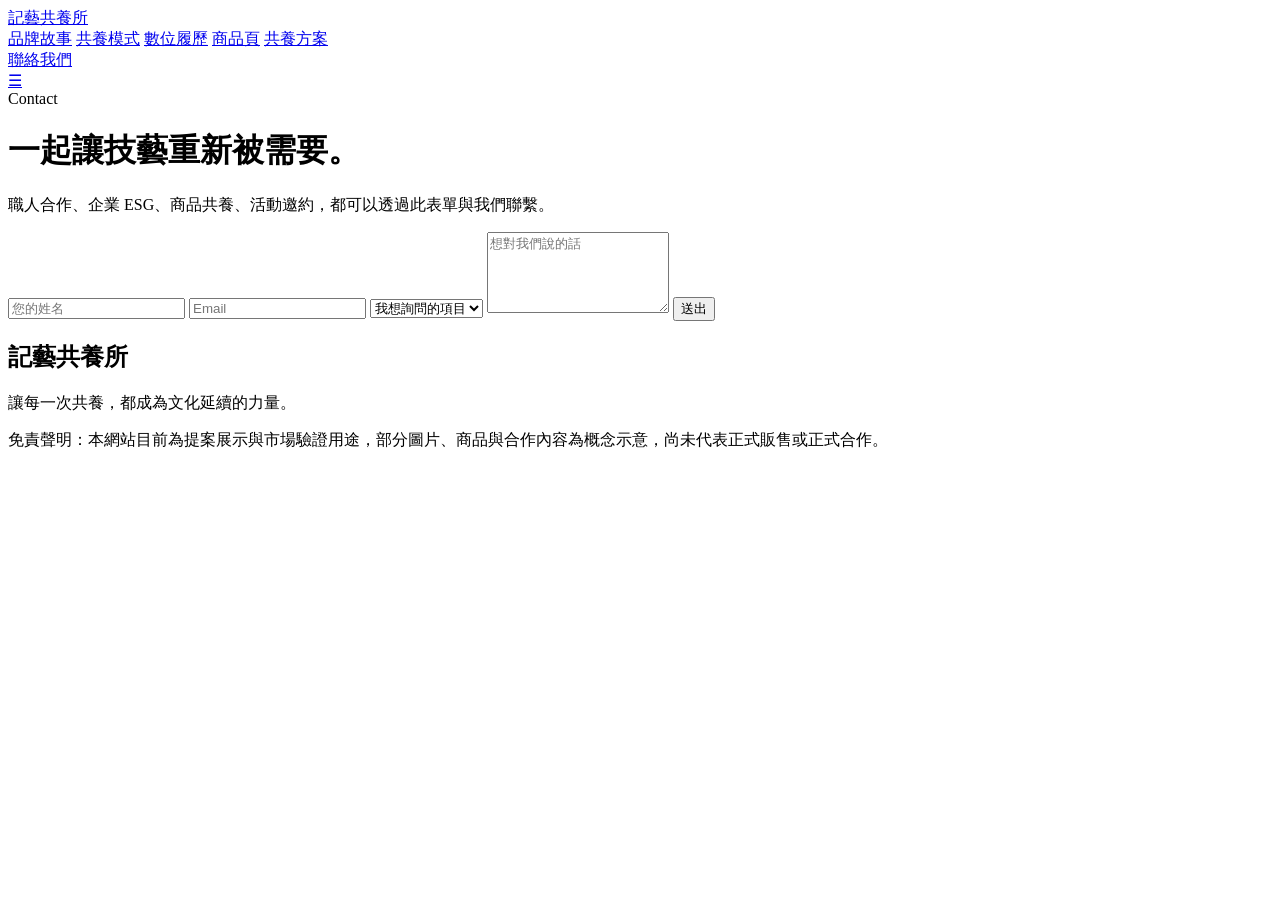
==== contact.html @ af47c35d "Add files via upload" ====
<!DOCTYPE html>
<html lang="zh-Hant">
<head>
<meta charset="UTF-8" />
<meta name="viewport" content="width=device-width, initial-scale=1.0" />
<title>聯絡我們｜記藝共養所</title>
<link href="https://fonts.googleapis.com/css2?family=Noto+Serif+TC:wght@500;700;900&family=Noto+Sans+TC:wght@300;400;500;700;900&family=Cormorant+Garamond:wght@500;600;700&display=swap" rel="stylesheet">
<link rel="stylesheet" href="css/style.css" />
</head>
<body>
<nav class="navbar" id="navbar">
  <a class="logo" href="index.html">記藝共養所</a>
  <div class="nav-center">
    <a href="index.html#story">品牌故事</a>
    <a href="index.html#model">共養模式</a>
    <a href="index.html#digital">數位履歷</a>
    <a href="products.html">商品頁</a>
    <a href="plans.html">共養方案</a>
  </div>
  <div class="nav-right">
    <a class="nav-pill" href="contact.html">聯絡我們</a>
  </div>
  <a class="mobile-menu-btn" href="products.html">☰</a>
</nav>

<main class="page-content">
  <div class="section-head">
    <div class="label">Contact</div>
    <h1>一起讓技藝重新被需要。</h1>
    <p>職人合作、企業 ESG、商品共養、活動邀約，都可以透過此表單與我們聯繫。</p>
  </div>

  <div class="form-box">
    <input type="text" placeholder="您的姓名">
    <input type="email" placeholder="Email">
    <select>
      <option>我想詢問的項目</option>
      <option>成為共養者</option>
      <option>職人合作</option>
      <option>企業 ESG 合作</option>
      <option>活動邀約</option>
    </select>
    <textarea rows="5" placeholder="想對我們說的話"></textarea>
    <button class="btn dark">送出</button>
  </div>
</main>
<footer class="footer">
  <h2 class="serif">記藝共養所</h2>
  <p>讓每一次共養，都成為文化延續的力量。</p>
  <p>免責聲明：本網站目前為提案展示與市場驗證用途，部分圖片、商品與合作內容為概念示意，尚未代表正式販售或正式合作。</p>
</footer>
<script src="js/script.js"></script>
</body>
</html>
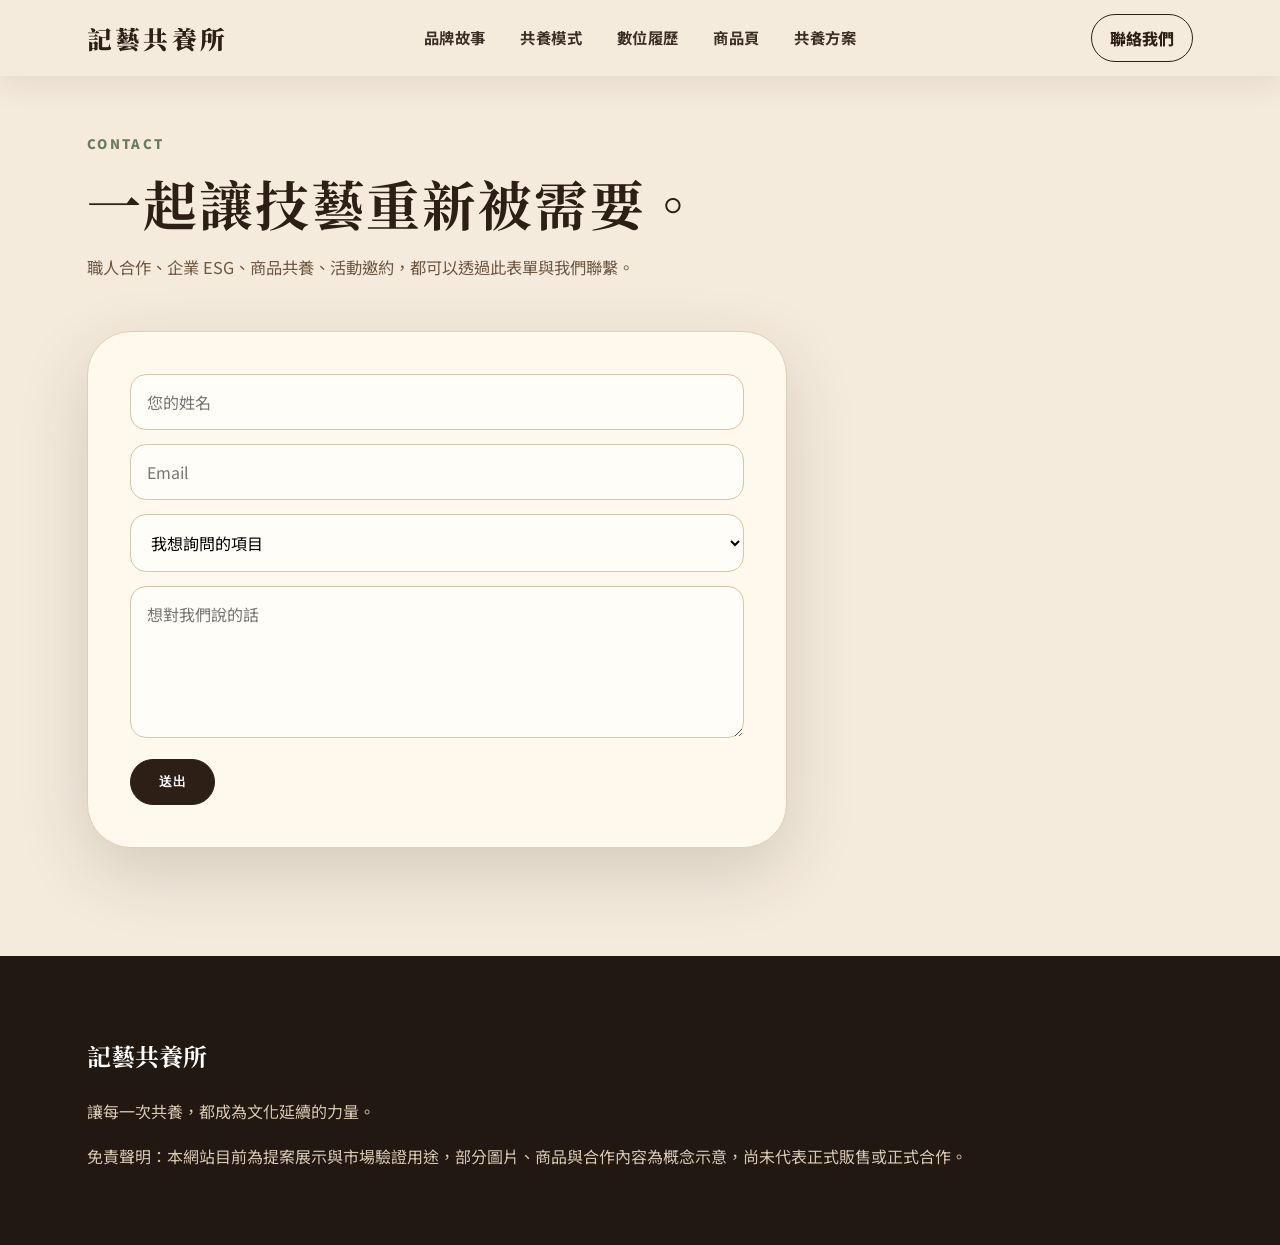
==== commit 6f056673: "Add files via upload" ====
--- a/contact.html
+++ b/contact.html
@@ -1,54 +1,54 @@
-<!DOCTYPE html>
-<html lang="zh-Hant">
-<head>
-<meta charset="UTF-8" />
-<meta name="viewport" content="width=device-width, initial-scale=1.0" />
-<title>聯絡我們｜記藝共養所</title>
-<link href="https://fonts.googleapis.com/css2?family=Noto+Serif+TC:wght@500;700;900&family=Noto+Sans+TC:wght@300;400;500;700;900&family=Cormorant+Garamond:wght@500;600;700&display=swap" rel="stylesheet">
-<link rel="stylesheet" href="css/style.css" />
-</head>
-<body>
-<nav class="navbar" id="navbar">
-  <a class="logo" href="index.html">記藝共養所</a>
-  <div class="nav-center">
-    <a href="index.html#story">品牌故事</a>
-    <a href="index.html#model">共養模式</a>
-    <a href="index.html#digital">數位履歷</a>
-    <a href="products.html">商品頁</a>
-    <a href="plans.html">共養方案</a>
-  </div>
-  <div class="nav-right">
-    <a class="nav-pill" href="contact.html">聯絡我們</a>
-  </div>
-  <a class="mobile-menu-btn" href="products.html">☰</a>
-</nav>
-
-<main class="page-content">
-  <div class="section-head">
-    <div class="label">Contact</div>
-    <h1>一起讓技藝重新被需要。</h1>
-    <p>職人合作、企業 ESG、商品共養、活動邀約，都可以透過此表單與我們聯繫。</p>
-  </div>
-
-  <div class="form-box">
-    <input type="text" placeholder="您的姓名">
-    <input type="email" placeholder="Email">
-    <select>
-      <option>我想詢問的項目</option>
-      <option>成為共養者</option>
-      <option>職人合作</option>
-      <option>企業 ESG 合作</option>
-      <option>活動邀約</option>
-    </select>
-    <textarea rows="5" placeholder="想對我們說的話"></textarea>
-    <button class="btn dark">送出</button>
-  </div>
-</main>
-<footer class="footer">
-  <h2 class="serif">記藝共養所</h2>
-  <p>讓每一次共養，都成為文化延續的力量。</p>
-  <p>免責聲明：本網站目前為提案展示與市場驗證用途，部分圖片、商品與合作內容為概念示意，尚未代表正式販售或正式合作。</p>
-</footer>
-<script src="js/script.js"></script>
-</body>
-</html>
+<!DOCTYPE html>
+<html lang="zh-Hant">
+<head>
+<meta charset="UTF-8" />
+<meta name="viewport" content="width=device-width, initial-scale=1.0" />
+<title>聯絡我們｜記藝共養所</title>
+<link href="https://fonts.googleapis.com/css2?family=Noto+Serif+TC:wght@500;700;900&family=Noto+Sans+TC:wght@300;400;500;700;900&family=Cormorant+Garamond:wght@500;600;700&display=swap" rel="stylesheet">
+<link rel="stylesheet" href="style.css?v=20260708" />
+</head>
+<body>
+<nav class="navbar" id="navbar">
+  <a class="logo" href="index.html">記藝共養所</a>
+  <div class="nav-center">
+    <a href="index.html#story">品牌故事</a>
+    <a href="index.html#model">共養模式</a>
+    <a href="index.html#digital">數位履歷</a>
+    <a href="products.html">商品頁</a>
+    <a href="plans.html">共養方案</a>
+  </div>
+  <div class="nav-right">
+    <a class="nav-pill" href="contact.html">聯絡我們</a>
+  </div>
+  <a class="mobile-menu-btn" href="products.html">☰</a>
+</nav>
+
+<main class="page-content">
+  <div class="section-head">
+    <div class="label">Contact</div>
+    <h1>一起讓技藝重新被需要。</h1>
+    <p>職人合作、企業 ESG、商品共養、活動邀約，都可以透過此表單與我們聯繫。</p>
+  </div>
+
+  <div class="form-box">
+    <input type="text" placeholder="您的姓名">
+    <input type="email" placeholder="Email">
+    <select>
+      <option>我想詢問的項目</option>
+      <option>成為共養者</option>
+      <option>職人合作</option>
+      <option>企業 ESG 合作</option>
+      <option>活動邀約</option>
+    </select>
+    <textarea rows="5" placeholder="想對我們說的話"></textarea>
+    <button class="btn dark">送出</button>
+  </div>
+</main>
+<footer class="footer">
+  <h2 class="serif">記藝共養所</h2>
+  <p>讓每一次共養，都成為文化延續的力量。</p>
+  <p>免責聲明：本網站目前為提案展示與市場驗證用途，部分圖片、商品與合作內容為概念示意，尚未代表正式販售或正式合作。</p>
+</footer>
+<script src="script.js?v=20260708"></script>
+</body>
+</html>
--- a/style.css
+++ b/style.css
@@ -0,0 +1,333 @@
+
+:root{
+  --cream:#F5EBDD;
+  --paper:#FFF8EC;
+  --paper-soft:#FAF0DF;
+  --ink:#2D1F16;
+  --ink-soft:#6F5842;
+  --muted:#9B846B;
+  --line:#E2CFB3;
+  --gold:#C99B57;
+  --sage:#6C7C61;
+  --brick:#B45F45;
+  --black:#12100E;
+  --white:#FFFFFF;
+  --shadow:0 24px 70px rgba(45,31,22,.16);
+  --radius-xl:44px;
+  --radius-lg:30px;
+}
+*{box-sizing:border-box}
+html{scroll-behavior:smooth}
+body{
+  margin:0;
+  font-family:"Noto Sans TC", sans-serif;
+  background:var(--cream);
+  color:var(--ink);
+  line-height:1.8;
+  overflow-x:hidden;
+}
+h1,h2,h3,.logo,.serif{font-family:"Noto Serif TC", serif}
+a{color:inherit;text-decoration:none}
+img{width:100%;display:block}
+::selection{background:rgba(201,155,87,.35)}
+
+.navbar{
+  position:fixed;
+  top:0;
+  width:100%;
+  height:92px;
+  padding:0 6.8vw;
+  display:grid;
+  grid-template-columns:1fr auto 1fr;
+  align-items:center;
+  z-index:9999;
+  color:white;
+  transition:background .35s ease,color .35s ease,height .35s ease,box-shadow .35s ease;
+}
+.navbar.scrolled,.navbar.solid{
+  height:76px;
+  color:var(--ink);
+  background:rgba(245,235,221,.94);
+  backdrop-filter:blur(18px);
+  box-shadow:0 10px 30px rgba(45,31,22,.08);
+}
+.logo{
+  font-weight:900;
+  font-size:1.55rem;
+  letter-spacing:.13em;
+  text-shadow:0 2px 14px rgba(0,0,0,.22);
+}
+.navbar.scrolled .logo,.navbar.solid .logo{text-shadow:none}
+.nav-center{
+  display:flex;
+  justify-content:center;
+  gap:34px;
+  font-size:.96rem;
+  font-weight:700;
+  letter-spacing:.04em;
+}
+.nav-center a{opacity:.92;transition:.25s}
+.nav-center a:hover{color:var(--gold)}
+.nav-right{display:flex;justify-content:flex-end}
+.nav-pill{
+  border:1px solid currentColor;
+  border-radius:999px;
+  padding:9px 18px;
+  font-weight:800;
+}
+.mobile-menu-btn{
+  display:none;
+  border:0;
+  background:transparent;
+  color:inherit;
+  font-size:1.4rem;
+}
+
+.hero{
+  min-height:100vh;
+  position:relative;
+  color:white;
+  display:flex;
+  align-items:center;
+  overflow:hidden;
+  background:
+    linear-gradient(90deg,rgba(0,0,0,.74) 0%,rgba(0,0,0,.52) 38%,rgba(0,0,0,.14) 72%,rgba(0,0,0,.03) 100%),
+    url("images/hero.jpg") center center / cover no-repeat;
+}
+.hero::before{
+  content:"";
+  position:absolute;
+  inset:0;
+  background:
+    radial-gradient(circle at 18% 52%,rgba(180,95,69,.2),transparent 34%),
+    linear-gradient(to bottom,rgba(0,0,0,.18),transparent 24%),
+    linear-gradient(to top,rgba(0,0,0,.58),transparent 36%);
+  pointer-events:none;
+}
+.hero-content{
+  position:relative;
+  z-index:2;
+  width:min(840px,88vw);
+  margin-left:6.8vw;
+  padding-top:80px;
+}
+.eyebrow{
+  font-family:"Cormorant Garamond", serif;
+  color:rgba(143,164,132,.98);
+  font-size:1.08rem;
+  font-weight:700;
+  letter-spacing:.28em;
+  text-transform:uppercase;
+  margin-bottom:30px;
+}
+.hero h1{
+  margin:0;
+  font-size:clamp(3.5rem,7vw,7.6rem);
+  line-height:1.12;
+  letter-spacing:.045em;
+  text-shadow:0 4px 28px rgba(0,0,0,.34);
+}
+.hero p{
+  max-width:670px;
+  margin:34px 0 40px;
+  color:rgba(255,255,255,.82);
+  font-size:1.08rem;
+  letter-spacing:.04em;
+}
+.btn-row{display:flex;gap:16px;flex-wrap:wrap}
+.btn{
+  display:inline-block;
+  border:1px solid currentColor;
+  background:transparent;
+  color:inherit;
+  border-radius:999px;
+  padding:13px 28px;
+  font-weight:900;
+  letter-spacing:.04em;
+  transition:.28s ease;
+  cursor:pointer;
+}
+.btn:hover{transform:translateY(-3px);box-shadow:0 18px 45px rgba(0,0,0,.18)}
+.btn.white{background:white;color:var(--ink);border-color:white}
+.btn.dark{background:var(--ink);color:white;border-color:var(--ink)}
+.btn.ghost-white{background:rgba(255,255,255,.06);backdrop-filter:blur(10px);color:white;border-color:rgba(255,255,255,.82)}
+.scroll-indicator{
+  position:absolute;left:6.8vw;bottom:34px;z-index:2;display:flex;gap:12px;align-items:center;
+  color:rgba(255,255,255,.78);font-size:.82rem;letter-spacing:.14em;text-transform:uppercase;
+}
+.scroll-line{width:54px;height:1px;background:rgba(255,255,255,.62)}
+
+section{padding:108px 6.8vw}
+.page-content{padding:132px 6.8vw 108px}
+.section-head{max-width:850px;margin-bottom:48px}
+.section-head.center{text-align:center;margin-left:auto;margin-right:auto}
+.label{color:var(--sage);font-weight:900;letter-spacing:.18em;font-size:.82rem;text-transform:uppercase;margin-bottom:14px}
+.section-head h1,.section-head h2{
+  margin:0 0 18px;
+  font-size:clamp(2.15rem,4.2vw,4.4rem);
+  line-height:1.22;
+  letter-spacing:.035em;
+}
+.section-head p{margin:0;color:var(--ink-soft);font-size:1.02rem}
+.two-col{display:grid;grid-template-columns:1fr 1fr;gap:64px;align-items:center}
+.image-card,.placeholder-img{
+  border-radius:var(--radius-xl);
+  min-height:520px;
+  overflow:hidden;
+  background:
+    linear-gradient(rgba(255,255,255,.58),rgba(255,255,255,.58)),
+    repeating-linear-gradient(45deg,#EAD8BB 0,#EAD8BB 16px,#F7EAD6 16px,#F7EAD6 32px);
+  border:2px dashed #C8B492;
+  display:grid;
+  place-items:center;
+  text-align:center;
+  color:var(--muted);
+  padding:30px;
+  font-weight:900;
+  box-shadow:var(--shadow);
+}
+.image-card img,.placeholder-img img,.product-img img,.feature-img img,.screen-photo img,.detail-image img{
+  width:100%;
+  height:100%;
+  object-fit:cover;
+}
+.text-panel{
+  background:var(--paper);
+  border:1px solid var(--line);
+  border-radius:var(--radius-xl);
+  padding:52px;
+  box-shadow:var(--shadow);
+}
+.lead-quote{
+  font-family:"Noto Serif TC", serif;
+  font-size:1.8rem;
+  line-height:1.55;
+  letter-spacing:.04em;
+  color:var(--ink);
+  margin:0 0 26px;
+}
+.text-panel p{color:var(--ink-soft)}
+.cards{display:grid;grid-template-columns:repeat(3,1fr);gap:28px}
+.card{
+  background:var(--paper);
+  border:1px solid var(--line);
+  border-radius:var(--radius-lg);
+  padding:34px;
+  box-shadow:var(--shadow);
+  transition:.3s ease;
+}
+.card:hover{transform:translateY(-8px)}
+.card-num{
+  width:42px;height:42px;border-radius:50%;display:grid;place-items:center;background:var(--brick);color:white;font-weight:900;margin-bottom:20px;
+}
+.card h3{margin:0 0 12px;font-size:1.6rem;line-height:1.35}
+.card p{color:var(--ink-soft);margin:0}
+.dark-band{background:var(--black);color:white;position:relative;overflow:hidden}
+.dark-band::before{
+  content:"";position:absolute;inset:auto -20% -40% 40%;width:580px;height:580px;border-radius:50%;
+  background:radial-gradient(circle,rgba(201,155,87,.22),transparent 65%);
+}
+.dark-band .section-head p,.dark-band .card p{color:rgba(255,255,255,.68)}
+.dark-band .card{background:rgba(255,255,255,.07);border-color:rgba(255,255,255,.14);box-shadow:none}
+.dark-band .card-num{background:#EBC878;color:var(--ink)}
+.showcase{display:grid;grid-template-columns:.95fr 1.05fr;gap:64px;align-items:center}
+.phone{width:min(390px,100%);margin:auto;background:#2B211A;border-radius:48px;padding:18px;box-shadow:0 35px 90px rgba(0,0,0,.28)}
+.screen{min-height:610px;background:var(--paper);border-radius:34px;padding:26px}
+.screen-photo{
+  height:155px;border-radius:24px;border:2px dashed #C8B492;background:#EAD8BB;display:grid;place-items:center;
+  text-align:center;color:var(--muted);font-weight:900;margin-bottom:20px;overflow:hidden;
+}
+.screen h3{margin:0 0 16px;font-size:1.35rem}
+.info-row{padding:13px 0;border-bottom:1px solid var(--line);color:var(--ink-soft);font-size:.95rem}
+.langs{display:flex;gap:8px;flex-wrap:wrap;margin-top:18px}
+.langs span{background:#EADBC5;border-radius:999px;padding:5px 10px;font-size:.8rem;color:var(--ink-soft)}
+.stats{display:grid;grid-template-columns:repeat(4,1fr);gap:18px}
+.stat{
+  background:var(--paper);border:1px solid var(--line);border-radius:var(--radius-lg);padding:32px 22px;text-align:center;box-shadow:var(--shadow)
+}
+.stat strong{display:block;font-family:"Cormorant Garamond",serif;font-size:3.2rem;line-height:1;color:var(--brick)}
+.stat span{color:var(--ink-soft)}
+.featured-crafts{display:grid;grid-template-columns:1.1fr .9fr;gap:28px}
+.feature-large,.feature-small{
+  min-height:560px;border-radius:var(--radius-xl);background:var(--paper);border:1px solid var(--line);box-shadow:var(--shadow);
+  overflow:hidden;display:flex;flex-direction:column;
+}
+.feature-small-wrap{display:grid;gap:28px}
+.feature-small{min-height:266px}
+.feature-img{
+  flex:1;min-height:260px;background:
+    linear-gradient(rgba(255,255,255,.55),rgba(255,255,255,.55)),
+    repeating-linear-gradient(45deg,#EAD8BB 0,#EAD8BB 16px,#F7EAD6 16px,#F7EAD6 32px);
+  border-bottom:1px solid var(--line);display:grid;place-items:center;text-align:center;color:var(--muted);font-weight:900;overflow:hidden;
+}
+.feature-content{padding:28px}
+.feature-content h3{font-size:1.75rem;margin:0 0 8px}
+.feature-content p{color:var(--ink-soft);margin:0}
+.product-grid{display:grid;grid-template-columns:repeat(3,1fr);gap:30px}
+.product-card{
+  background:var(--paper);border:1px solid var(--line);border-radius:var(--radius-xl);padding:22px;box-shadow:var(--shadow);transition:.3s ease;
+}
+.product-card:hover{transform:translateY(-8px)}
+.product-img{
+  height:280px;border-radius:30px;border:2px dashed #C8B492;background:#EAD8BB;display:grid;place-items:center;text-align:center;
+  color:var(--muted);font-weight:900;overflow:hidden;
+}
+.product-card h3{font-size:1.55rem;margin:20px 0 8px}
+.product-card p{color:var(--ink-soft)}
+.price{color:var(--brick);font-weight:900;font-size:1.22rem;margin:16px 0 10px}
+.progress{height:10px;border-radius:999px;overflow:hidden;background:#E9DAC3;margin:14px 0 8px}
+.progress span{display:block;height:100%;background:var(--sage)}
+.meta{display:flex;justify-content:space-between;color:var(--muted);font-size:.88rem;margin-bottom:18px}
+.detail-hero{display:grid;grid-template-columns:1fr 1fr;gap:64px;align-items:center}
+.detail-image{
+  min-height:620px;border-radius:var(--radius-xl);border:2px dashed #C8B492;background:#EAD8BB;display:grid;place-items:center;
+  text-align:center;color:var(--muted);font-weight:900;box-shadow:var(--shadow);overflow:hidden;
+}
+.detail-info{background:var(--paper);border:1px solid var(--line);border-radius:var(--radius-xl);padding:48px;box-shadow:var(--shadow)}
+.detail-info h1{font-size:clamp(2.2rem,4vw,4.2rem);line-height:1.2;margin:0 0 20px}
+.detail-info p{color:var(--ink-soft)}
+.info-grid{display:grid;grid-template-columns:repeat(3,1fr);gap:24px;margin-top:54px}
+.plan-grid{display:grid;grid-template-columns:repeat(3,1fr);gap:28px}
+.plan{background:var(--paper);border:1px solid var(--line);border-radius:var(--radius-xl);padding:38px;box-shadow:var(--shadow)}
+.plan h3{font-size:1.65rem;margin:0 0 8px}
+.amount{font-family:"Cormorant Garamond",serif;color:var(--brick);font-size:3rem;font-weight:700}
+.plan ul{color:var(--ink-soft);padding-left:22px}
+.form-box{width:min(700px,100%);background:var(--paper);border:1px solid var(--line);border-radius:var(--radius-xl);padding:42px;box-shadow:var(--shadow)}
+input,select,textarea{
+  width:100%;padding:15px 16px;margin-bottom:14px;border-radius:16px;border:1px solid #D8C5AA;background:#FFFDF7;font-family:inherit;font-size:1rem;
+}
+.back-link{display:inline-block;margin-bottom:32px;color:var(--ink-soft);font-weight:900}
+.footer{background:#211812;color:white;padding:58px 6.8vw}
+.footer p{color:#D8C7B1;max-width:920px}
+.reveal{opacity:0;transform:translateY(30px);transition:opacity .8s ease,transform .8s ease}
+.reveal.show{opacity:1;transform:translateY(0)}
+
+@media(max-width:980px){
+  .navbar{height:76px;padding:0 6vw}
+  .nav-center,.nav-right{display:none}
+  .mobile-menu-btn{display:block;justify-self:end}
+  .navbar{grid-template-columns:1fr auto}
+  .hero-content{margin-left:6vw;width:88vw}
+  .hero h1{font-size:clamp(3rem,13vw,5.2rem)}
+  section,.page-content{padding-left:6vw;padding-right:6vw}
+  .two-col,.cards,.showcase,.stats,.featured-crafts,.product-grid,.detail-hero,.info-grid,.plan-grid{grid-template-columns:1fr}
+  .image-card,.detail-image{min-height:380px}
+}
+
+
+.image-card img,
+.screen-photo img,
+.feature-img img,
+.product-img img,
+.detail-image img,
+.gallery-item img{
+  width:100%;
+  height:100%;
+  object-fit:cover;
+  display:block;
+}
+.image-card,.screen-photo,.feature-img,.product-img,.detail-image{padding:0;}
+.gallery-grid{display:grid;grid-template-columns:repeat(4,1fr);gap:18px;}
+.gallery-item{min-height:230px;border-radius:28px;overflow:hidden;box-shadow:var(--shadow);background:var(--paper);}
+@media(max-width:980px){.gallery-grid{grid-template-columns:1fr 1fr}.gallery-item{min-height:180px}}
+@media(max-width:560px){.gallery-grid{grid-template-columns:1fr}}
